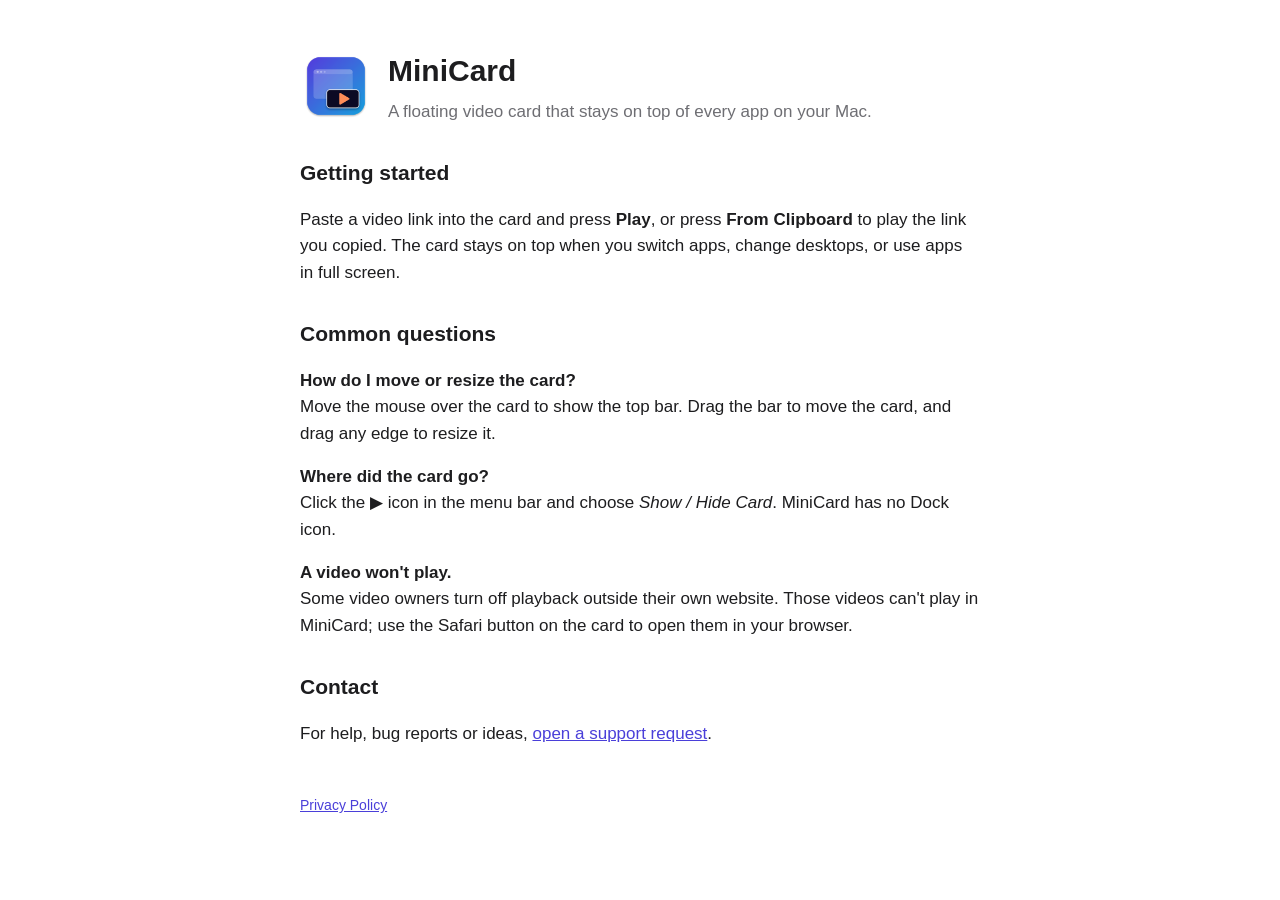
==== index.html @ d3710d90 "MiniCard support and privacy pages Co-Authored-By: Claude Opus 5.5 <noreply@anthropic.com>" ====
<!doctype html>
<html lang="en">
<head>
<meta charset="utf-8"><meta name="viewport" content="width=device-width, initial-scale=1">
<title>MiniCard Support</title>
<link rel="stylesheet" href="style.css">
</head>
<body><main>
<header><img src="icon.png" alt="MiniCard icon"><div><h1>MiniCard</h1><p class="sub">A floating video card that stays on top of every app on your Mac.</p></div></header>

<h2>Getting started</h2>
<p>Paste a video link into the card and press <strong>Play</strong>, or press <strong>From Clipboard</strong> to play the link you copied. The card stays on top when you switch apps, change desktops, or use apps in full screen.</p>

<h2>Common questions</h2>
<p><strong>How do I move or resize the card?</strong><br>Move the mouse over the card to show the top bar. Drag the bar to move the card, and drag any edge to resize it.</p>
<p><strong>Where did the card go?</strong><br>Click the ▶︎ icon in the menu bar and choose <em>Show / Hide Card</em>. MiniCard has no Dock icon.</p>
<p><strong>A video won't play.</strong><br>Some video owners turn off playback outside their own website. Those videos can't play in MiniCard; use the Safari button on the card to open them in your browser.</p>

<h2>Contact</h2>
<p>For help, bug reports or ideas, <a href="https://github.com/abdeljalil1/minicard/issues/new">open a support request</a>.</p>

<footer><a href="privacy.html">Privacy Policy</a></footer>
</main></body>
</html>
---- style.css ----
:root { --bg: #ffffff; --text: #1d1d1f; --muted: #6e6e73; --accent: #4a3fd9; }
@media (prefers-color-scheme: dark) { :root { --bg: #111114; --text: #f5f5f7; --muted: #a1a1a6; --accent: #8f87ff; } }
body { margin: 0; background: var(--bg); color: var(--text); font: 17px/1.55 -apple-system, BlinkMacSystemFont, "Segoe UI", sans-serif; }
main { max-width: 680px; margin: 0 auto; padding: 48px 16px; }
header { display: flex; align-items: center; gap: 16px; margin-bottom: 32px; }
header img { width: 72px; height: 72px; }
h1 { margin: 0; font-size: 30px; }
h2 { margin-top: 32px; font-size: 21px; }
p.sub { margin: 4px 0 0; color: var(--muted); }
a { color: var(--accent); }
footer { margin-top: 48px; color: var(--muted); font-size: 14px; }
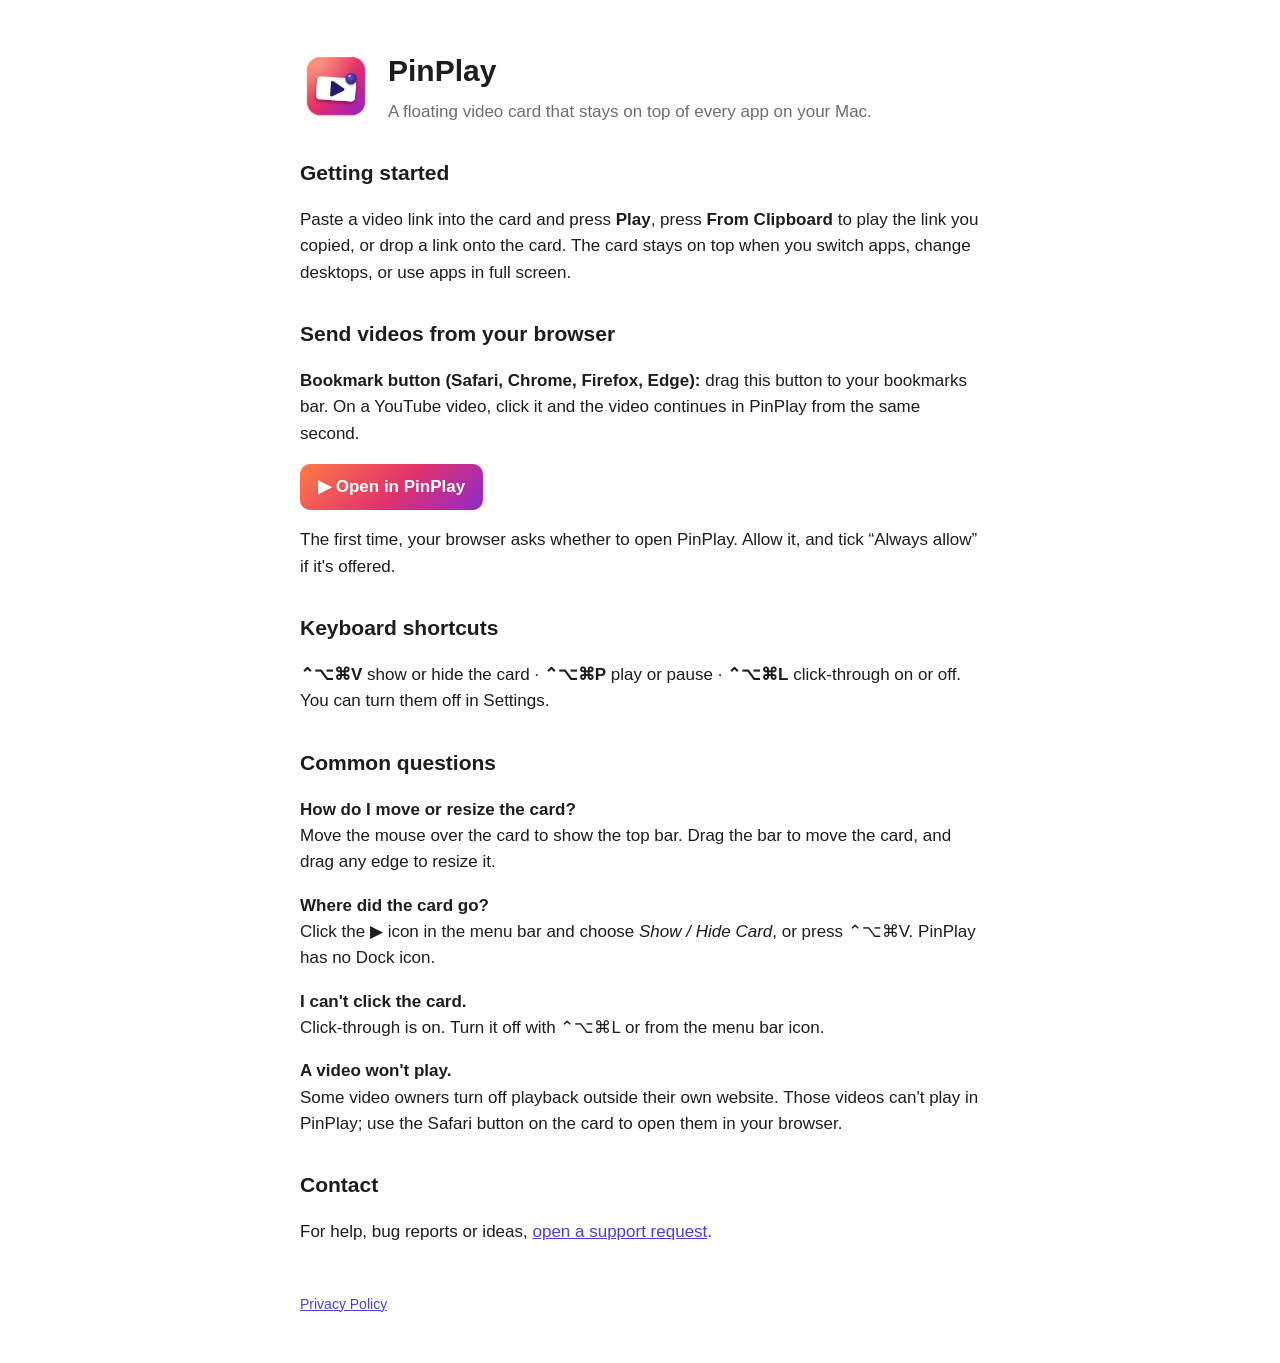
==== commit f3350837: "Rename to PinPlay, add browser button and shortcuts Co-Authored-By: Claude Opus 5.5 <noreply@anthrop" ====
--- a/index.html
+++ b/index.html
@@ -2,19 +2,28 @@
 <html lang="en">
 <head>
 <meta charset="utf-8"><meta name="viewport" content="width=device-width, initial-scale=1">
-<title>MiniCard Support</title>
+<title>PinPlay Support</title>
 <link rel="stylesheet" href="style.css">
 </head>
 <body><main>
-<header><img src="icon.png" alt="MiniCard icon"><div><h1>MiniCard</h1><p class="sub">A floating video card that stays on top of every app on your Mac.</p></div></header>
+<header><img src="icon.png" alt="PinPlay icon"><div><h1>PinPlay</h1><p class="sub">A floating video card that stays on top of every app on your Mac.</p></div></header>
 
 <h2>Getting started</h2>
-<p>Paste a video link into the card and press <strong>Play</strong>, or press <strong>From Clipboard</strong> to play the link you copied. The card stays on top when you switch apps, change desktops, or use apps in full screen.</p>
+<p>Paste a video link into the card and press <strong>Play</strong>, press <strong>From Clipboard</strong> to play the link you copied, or drop a link onto the card. The card stays on top when you switch apps, change desktops, or use apps in full screen.</p>
+
+<h2>Send videos from your browser</h2>
+<p><strong>Bookmark button (Safari, Chrome, Firefox, Edge):</strong> drag this button to your bookmarks bar. On a YouTube video, click it and the video continues in PinPlay from the same second.</p>
+<p><a class="bookmarklet" href="javascript:(()=>{const v=document.querySelector('video');let u='pinplay://play?url='+encodeURIComponent(location.href);if(v){if(v.currentTime>0)u+='&t='+Math.floor(v.currentTime);v.pause();}location.href=u;})()">▶︎ Open in PinPlay</a></p>
+<p>The first time, your browser asks whether to open PinPlay. Allow it, and tick “Always allow” if it's offered.</p>
+
+<h2>Keyboard shortcuts</h2>
+<p><strong>⌃⌥⌘V</strong> show or hide the card · <strong>⌃⌥⌘P</strong> play or pause · <strong>⌃⌥⌘L</strong> click-through on or off. You can turn them off in Settings.</p>
 
 <h2>Common questions</h2>
 <p><strong>How do I move or resize the card?</strong><br>Move the mouse over the card to show the top bar. Drag the bar to move the card, and drag any edge to resize it.</p>
-<p><strong>Where did the card go?</strong><br>Click the ▶︎ icon in the menu bar and choose <em>Show / Hide Card</em>. MiniCard has no Dock icon.</p>
-<p><strong>A video won't play.</strong><br>Some video owners turn off playback outside their own website. Those videos can't play in MiniCard; use the Safari button on the card to open them in your browser.</p>
+<p><strong>Where did the card go?</strong><br>Click the ▶︎ icon in the menu bar and choose <em>Show / Hide Card</em>, or press ⌃⌥⌘V. PinPlay has no Dock icon.</p>
+<p><strong>I can't click the card.</strong><br>Click-through is on. Turn it off with ⌃⌥⌘L or from the menu bar icon.</p>
+<p><strong>A video won't play.</strong><br>Some video owners turn off playback outside their own website. Those videos can't play in PinPlay; use the Safari button on the card to open them in your browser.</p>
 
 <h2>Contact</h2>
 <p>For help, bug reports or ideas, <a href="https://github.com/abdeljalil1/minicard/issues/new">open a support request</a>.</p>
--- a/style.css
+++ b/style.css
@@ -9,3 +9,4 @@
 p.sub { margin: 4px 0 0; color: var(--muted); }
 a { color: var(--accent); }
 footer { margin-top: 48px; color: var(--muted); font-size: 14px; }
+a.bookmarklet { display: inline-block; padding: 10px 18px; border-radius: 10px; background: linear-gradient(135deg, #ff7a45, #e0306e 55%, #8e2bc9); color: #fff; font-weight: 600; text-decoration: none; cursor: grab; }
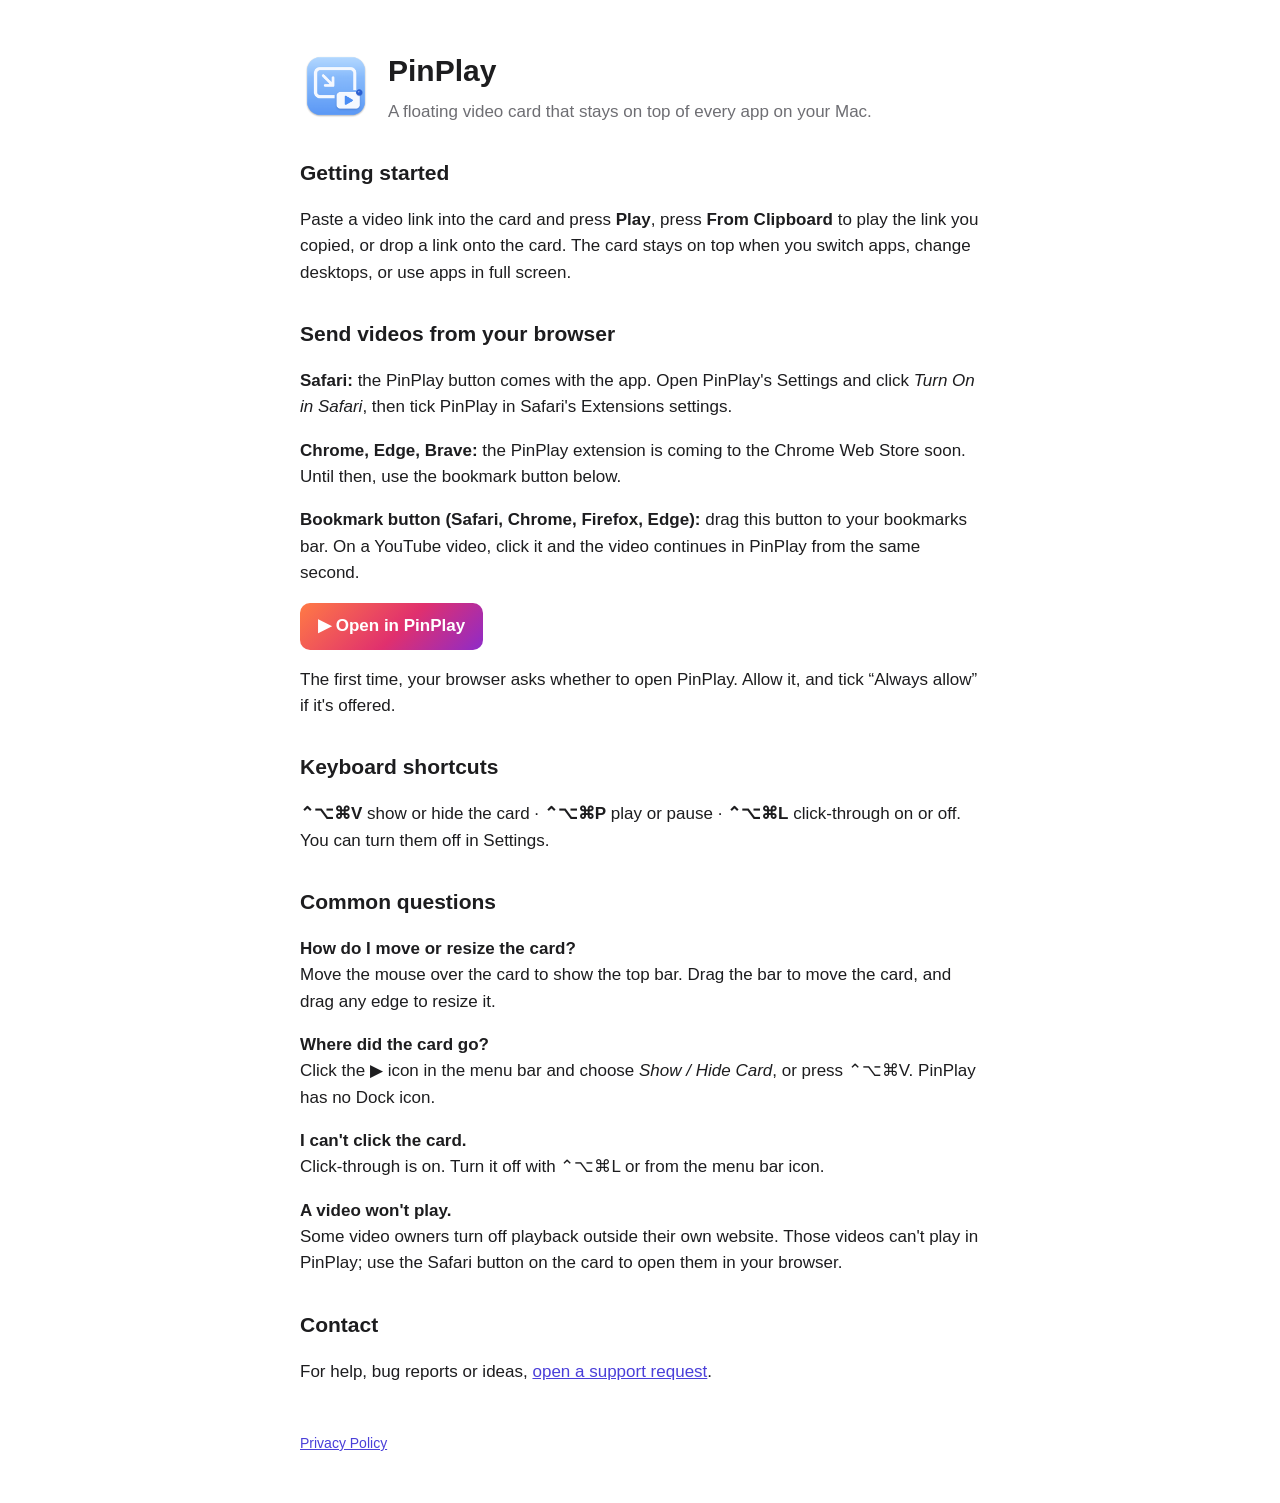
==== commit 40a67582: "Safari and Chrome browser button sections Co-Authored-By: Claude Opus 5.5 <noreply@anthropic.com>" ====
--- a/index.html
+++ b/index.html
@@ -12,6 +12,8 @@
 <p>Paste a video link into the card and press <strong>Play</strong>, press <strong>From Clipboard</strong> to play the link you copied, or drop a link onto the card. The card stays on top when you switch apps, change desktops, or use apps in full screen.</p>
 
 <h2>Send videos from your browser</h2>
+<p><strong>Safari:</strong> the PinPlay button comes with the app. Open PinPlay's Settings and click <em>Turn On in Safari</em>, then tick PinPlay in Safari's Extensions settings.</p>
+<p id="chrome"><strong>Chrome, Edge, Brave:</strong> the PinPlay extension is coming to the Chrome Web Store soon. Until then, use the bookmark button below.</p>
 <p><strong>Bookmark button (Safari, Chrome, Firefox, Edge):</strong> drag this button to your bookmarks bar. On a YouTube video, click it and the video continues in PinPlay from the same second.</p>
 <p><a class="bookmarklet" href="javascript:(()=>{const v=document.querySelector('video');let u='pinplay://play?url='+encodeURIComponent(location.href);if(v){if(v.currentTime>0)u+='&t='+Math.floor(v.currentTime);v.pause();}location.href=u;})()">▶︎ Open in PinPlay</a></p>
 <p>The first time, your browser asks whether to open PinPlay. Allow it, and tick “Always allow” if it's offered.</p>
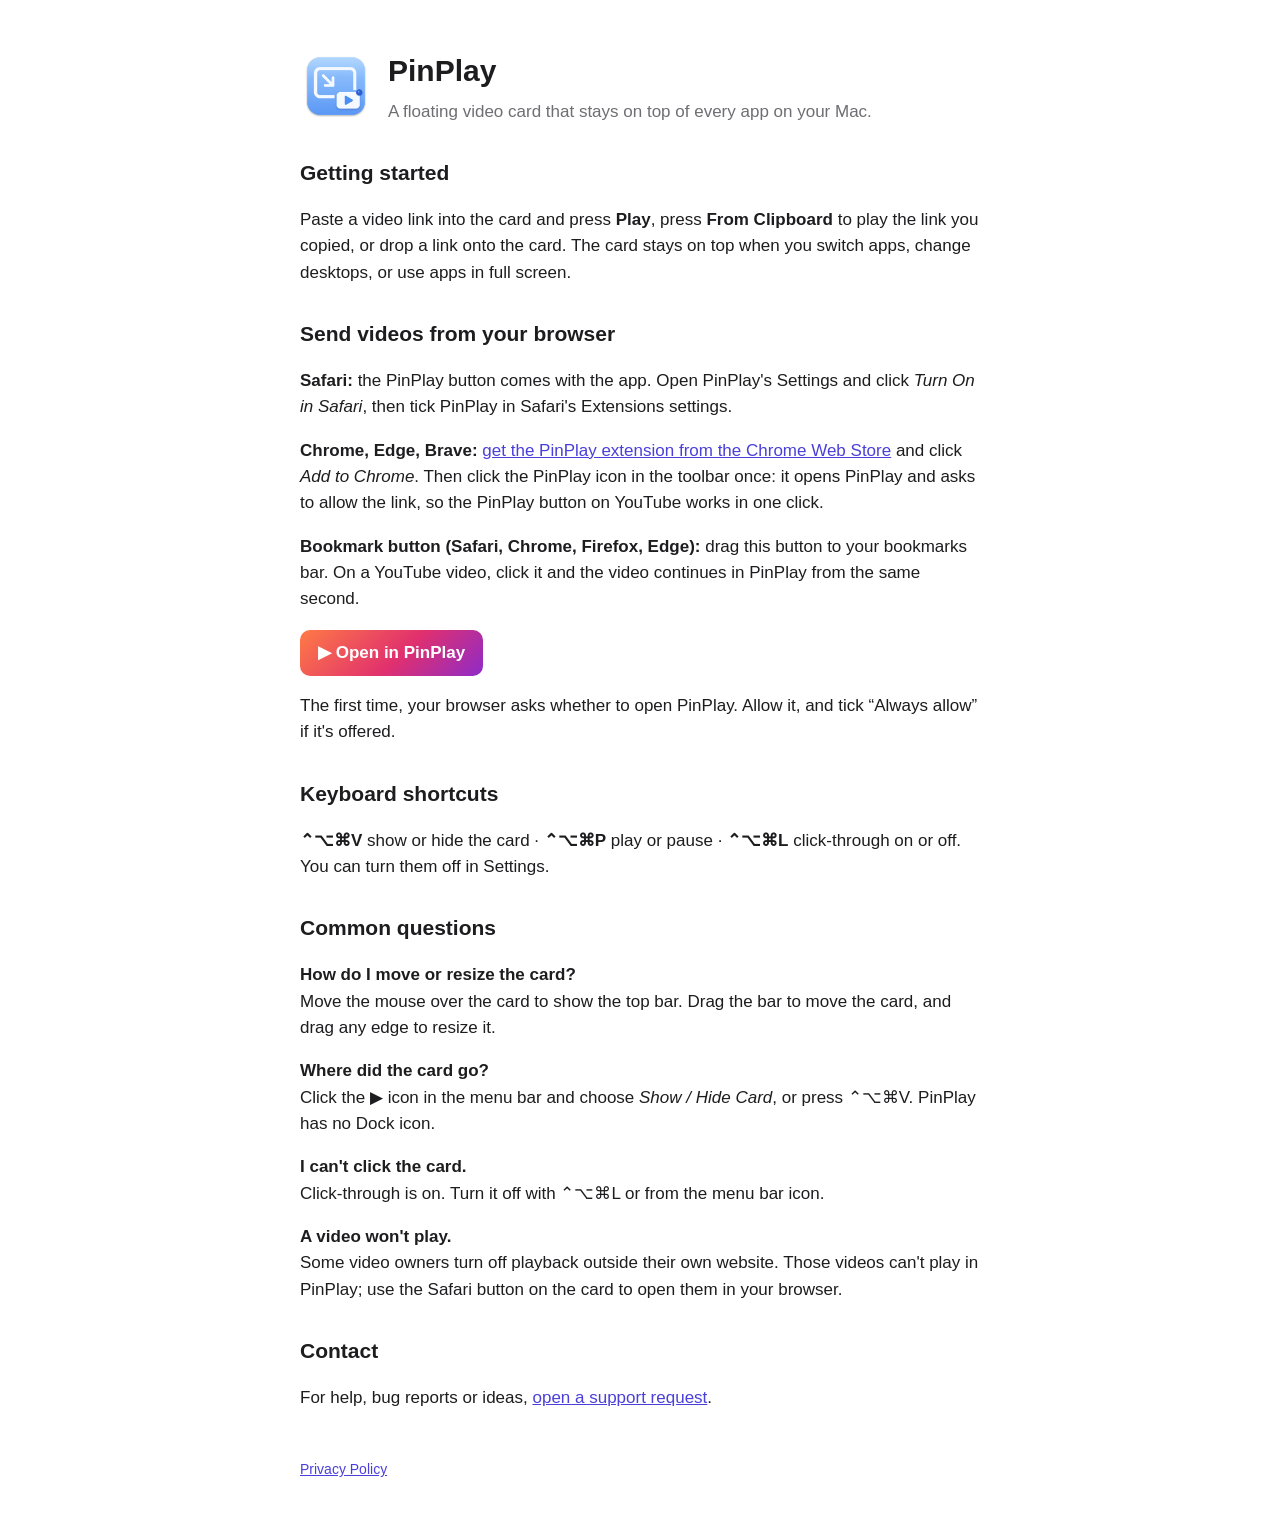
==== commit 6521a28d: "Link the Chrome section to the Chrome Web Store listing Co-Authored-By: Claude Opus 5.5 <noreply@ant" ====
--- a/index.html
+++ b/index.html
@@ -13,7 +13,7 @@
 
 <h2>Send videos from your browser</h2>
 <p><strong>Safari:</strong> the PinPlay button comes with the app. Open PinPlay's Settings and click <em>Turn On in Safari</em>, then tick PinPlay in Safari's Extensions settings.</p>
-<p id="chrome"><strong>Chrome, Edge, Brave:</strong> the PinPlay extension is coming to the Chrome Web Store soon. Until then, use the bookmark button below.</p>
+<p id="chrome"><strong>Chrome, Edge, Brave:</strong> <a href="https://chromewebstore.google.com/detail/kjakgpfeijefghbopnecfkkokiommean">get the PinPlay extension from the Chrome Web Store</a> and click <em>Add to Chrome</em>. Then click the PinPlay icon in the toolbar once: it opens PinPlay and asks to allow the link, so the PinPlay button on YouTube works in one click.</p>
 <p><strong>Bookmark button (Safari, Chrome, Firefox, Edge):</strong> drag this button to your bookmarks bar. On a YouTube video, click it and the video continues in PinPlay from the same second.</p>
 <p><a class="bookmarklet" href="javascript:(()=>{const v=document.querySelector('video');let u='pinplay://play?url='+encodeURIComponent(location.href);if(v){if(v.currentTime>0)u+='&t='+Math.floor(v.currentTime);v.pause();}location.href=u;})()">▶︎ Open in PinPlay</a></p>
 <p>The first time, your browser asks whether to open PinPlay. Allow it, and tick “Always allow” if it's offered.</p>
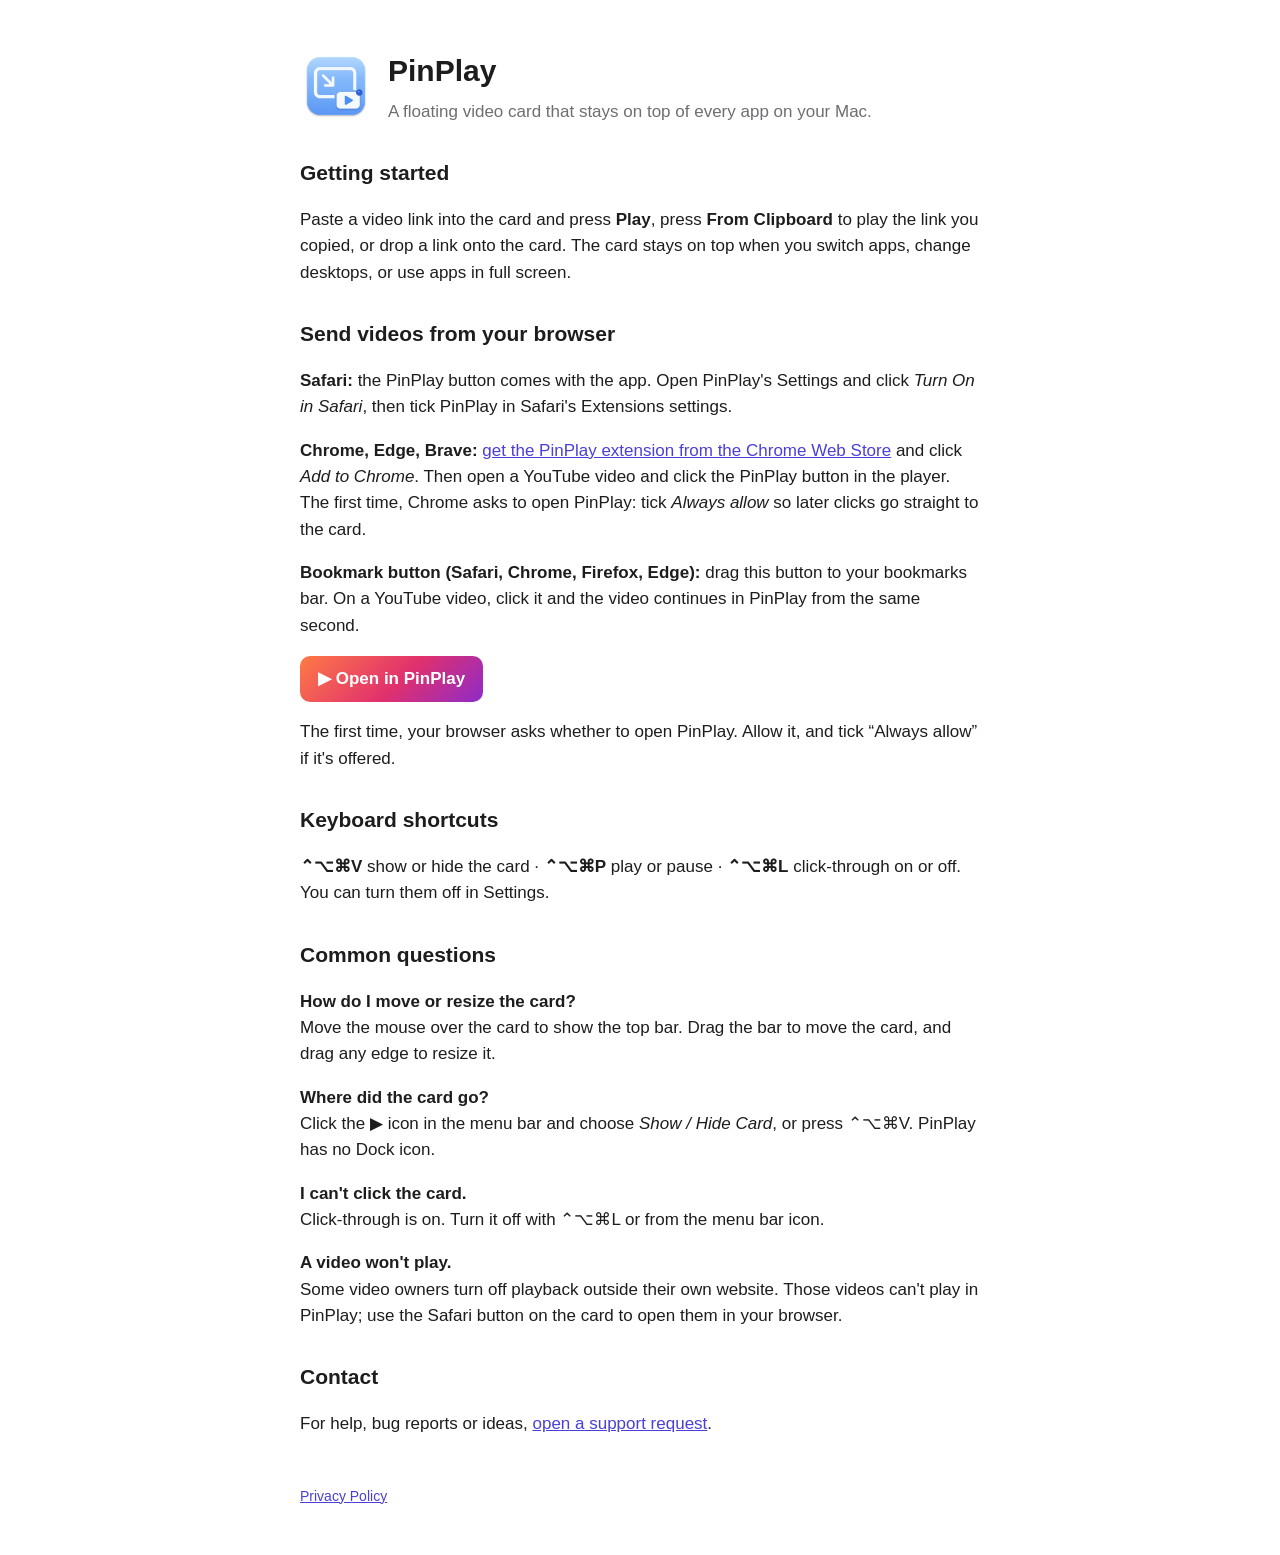
==== commit ededc8ff: "Chrome section: describe the first-click prompt that works with every extension version Co-Authored-" ====
--- a/index.html
+++ b/index.html
@@ -13,7 +13,7 @@
 
 <h2>Send videos from your browser</h2>
 <p><strong>Safari:</strong> the PinPlay button comes with the app. Open PinPlay's Settings and click <em>Turn On in Safari</em>, then tick PinPlay in Safari's Extensions settings.</p>
-<p id="chrome"><strong>Chrome, Edge, Brave:</strong> <a href="https://chromewebstore.google.com/detail/kjakgpfeijefghbopnecfkkokiommean">get the PinPlay extension from the Chrome Web Store</a> and click <em>Add to Chrome</em>. Then click the PinPlay icon in the toolbar once: it opens PinPlay and asks to allow the link, so the PinPlay button on YouTube works in one click.</p>
+<p id="chrome"><strong>Chrome, Edge, Brave:</strong> <a href="https://chromewebstore.google.com/detail/kjakgpfeijefghbopnecfkkokiommean">get the PinPlay extension from the Chrome Web Store</a> and click <em>Add to Chrome</em>. Then open a YouTube video and click the PinPlay button in the player. The first time, Chrome asks to open PinPlay: tick <em>Always allow</em> so later clicks go straight to the card.</p>
 <p><strong>Bookmark button (Safari, Chrome, Firefox, Edge):</strong> drag this button to your bookmarks bar. On a YouTube video, click it and the video continues in PinPlay from the same second.</p>
 <p><a class="bookmarklet" href="javascript:(()=>{const v=document.querySelector('video');let u='pinplay://play?url='+encodeURIComponent(location.href);if(v){if(v.currentTime>0)u+='&t='+Math.floor(v.currentTime);v.pause();}location.href=u;})()">▶︎ Open in PinPlay</a></p>
 <p>The first time, your browser asks whether to open PinPlay. Allow it, and tick “Always allow” if it's offered.</p>
